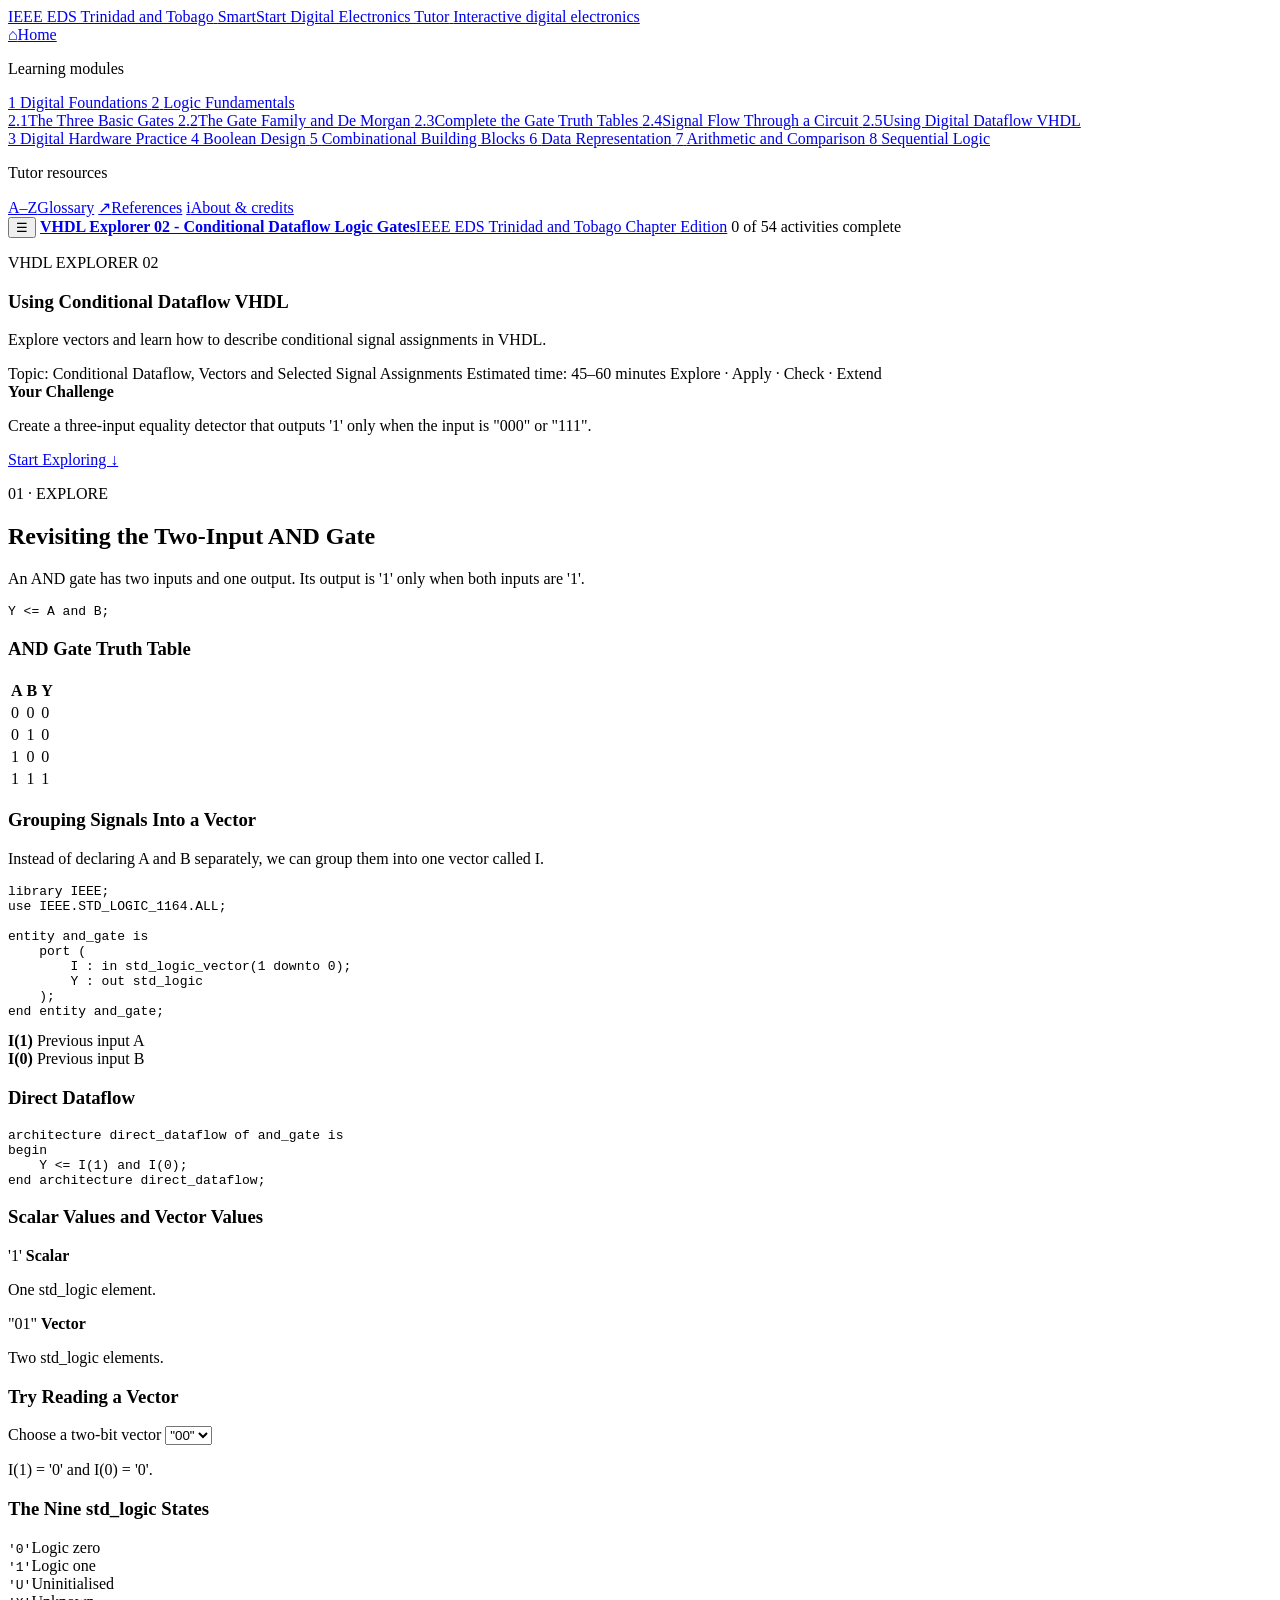
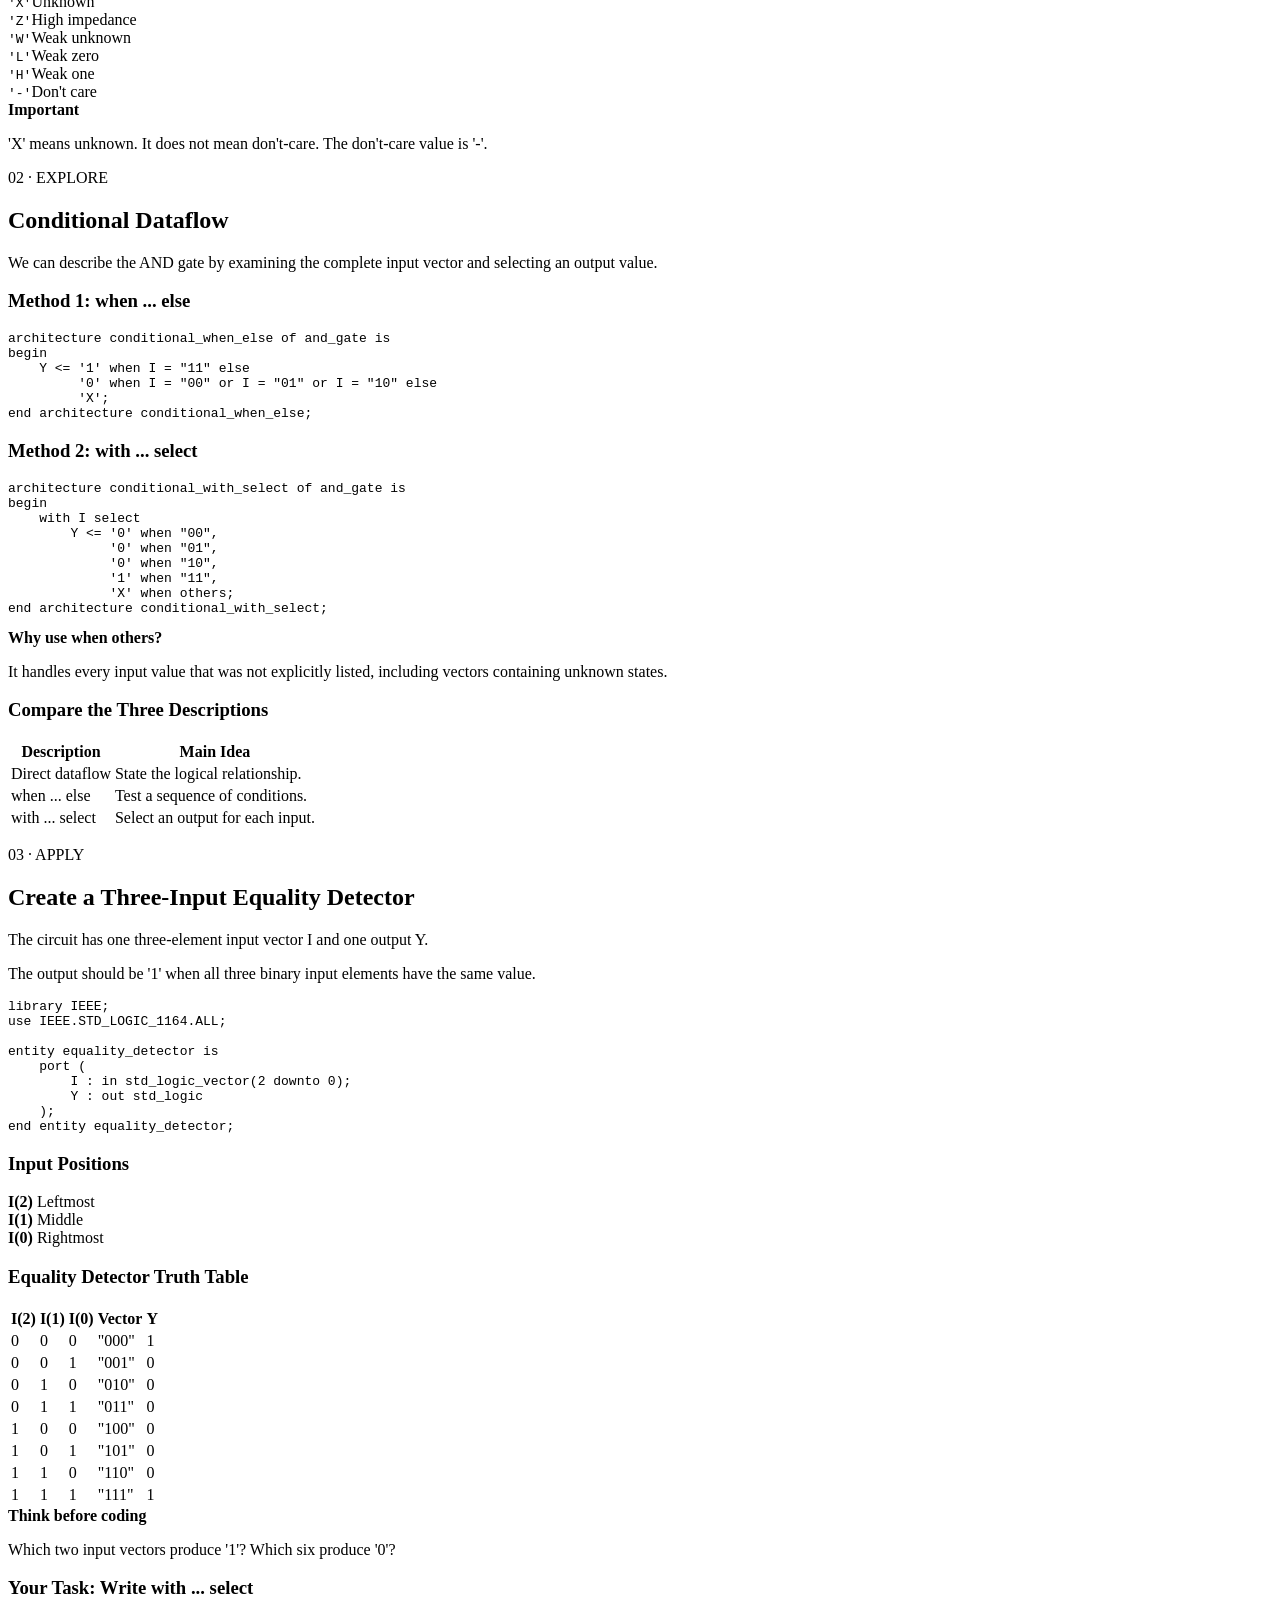
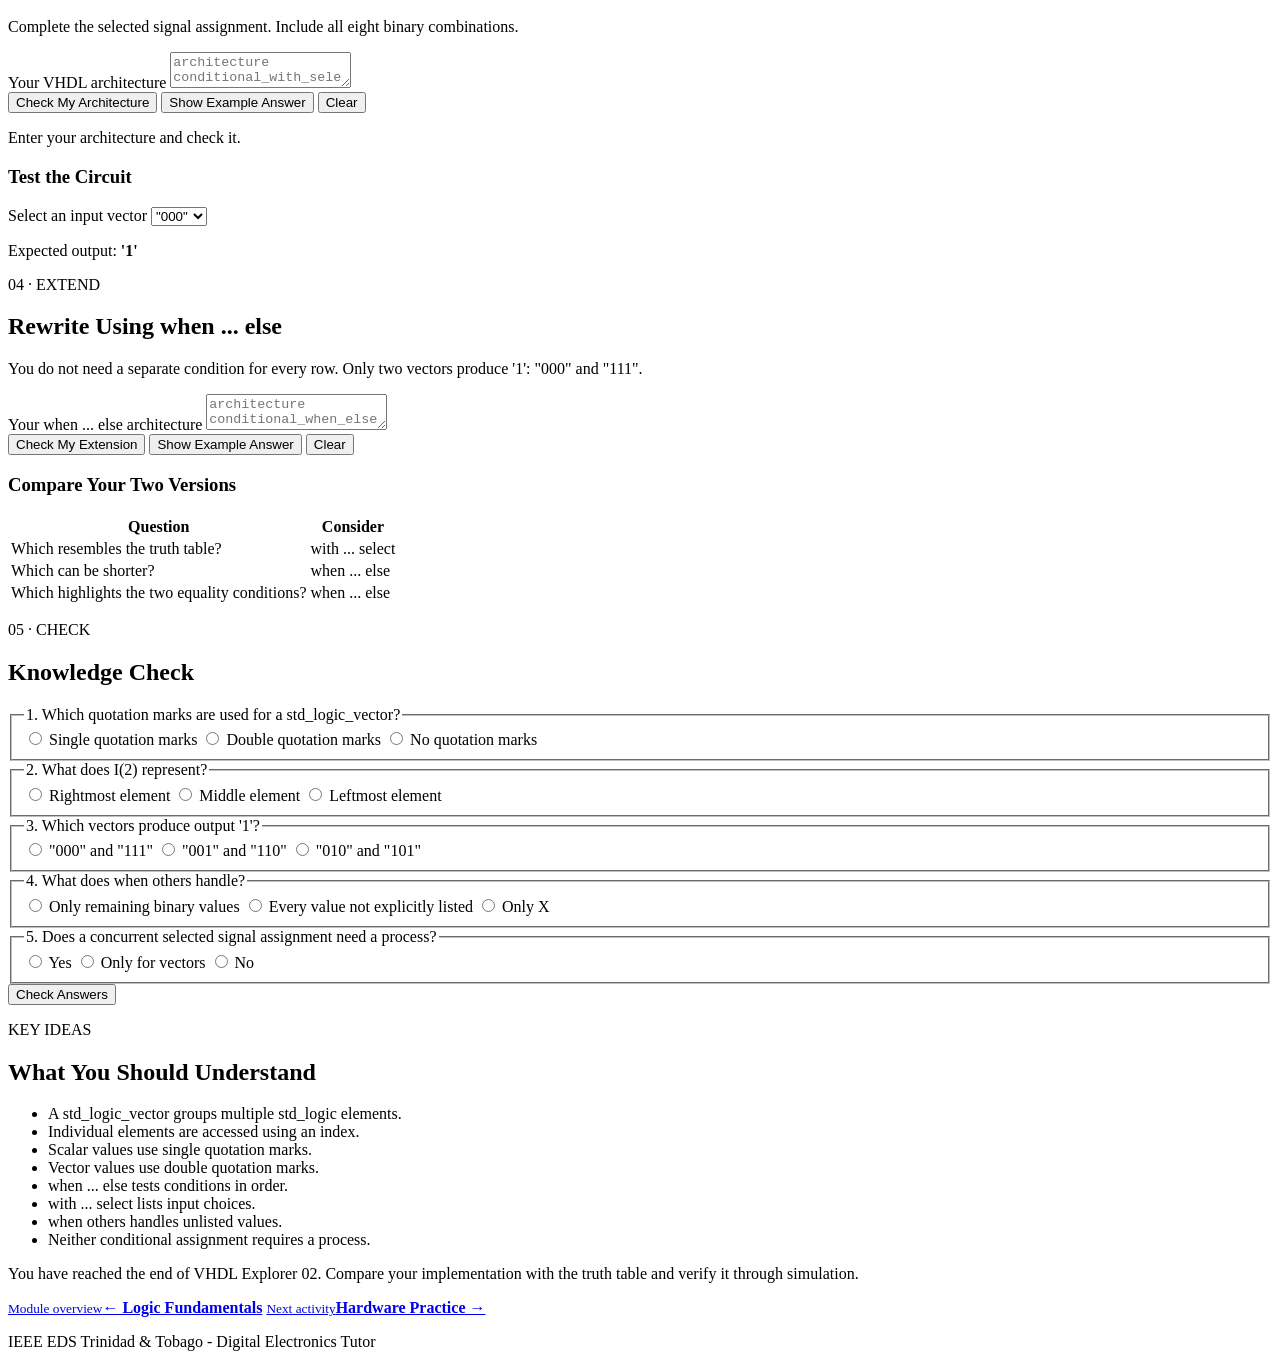
==== activities/logic-fundamentals/conditional-dataflow-vhdl/index.html @ 36c7060d "." ====
<!DOCTYPE html>
<html lang="en">
<head>
    <meta charset="UTF-8">
    <meta name="viewport" content="width=device-width, initial-scale=1.0">

    <title>VHDL Explorer 02 - Conditional Dataflow Logic Gates</title>

    <link rel="stylesheet" href="../../../assets/site.css">
    <link rel="stylesheet" href="../logic.css"> 

    <script src="../../../assets/site.js" defer></script>
    <script src="./activity.js" defer></script>
</head>

<body
    data-root="../../../"
    data-section="logic-fundamentals"
    data-activity="conditional-dataflow-vhdl" 
    data-title="VHDL Explorer 02 - Conditional Dataflow Logic Gates"
>

<div class="app-shell">

    <!-- Sidebar -->
    <aside class="site-sidebar" id="site-sidebar"></aside>
    <div class="sidebar-scrim" id="sidebar-scrim"></div>

    <!-- Main content -->
    <div class="site-stage">

        <header class="page-toolbar">
            <button class="menu-toggle" id="menu-toggle" type="button" aria-label="Open tutor menu" aria-expanded="false">&#9776;</button>
            <a class="toolbar-title" href="../../../"><strong id="toolbar-title">SmartStart Digital Electronics Tutor</strong><span>IEEE EDS Trinidad and Tobago Chapter Edition</span></a>
            <span class="toolbar-status" id="toolbar-progress" hidden></span>
        </header>

        <main class="page-content">

        <article class="activity">

            <!-- INTRODUCTION -->

            <section class="hero" id="top">

                <p class="eyebrow">VHDL EXPLORER 02</p>

                <h1>Using Conditional Dataflow VHDL</h1>

                <p class="hero-lead">
                    Explore vectors and learn how to describe
                    conditional signal assignments in VHDL.
                </p>

                <div class="activity-meta">
                    <span>
                        Topic: Conditional Dataflow, Vectors
                        and Selected Signal Assignments
                    </span>

                    <span>Estimated time: 45–60 minutes</span>

                    <span>Explore · Apply · Check · Extend</span>
                </div>

                <div class="callout">
                    <strong>Your Challenge</strong>

                    <p>
                        Create a three-input equality detector
                        that outputs '1' only when the input is
                        "000" or "111".
                    </p>
                </div>

                <a class="primary-link" href="#explore">
                    Start Exploring ↓
                </a>

            </section>


            <!-- EXPLORE VECTORS -->

            <section class="lesson-section" id="explore">

                <p class="section-kicker">01 · EXPLORE</p>

                <h2>Revisiting the Two-Input AND Gate</h2>

                <p>
                    An AND gate has two inputs and one output.
                    Its output is '1' only when both inputs are '1'.
                </p>

                <pre><code>Y &lt;= A and B;</code></pre>

                <h3>AND Gate Truth Table</h3>

                <table>
                    <thead>
                        <tr>
                            <th>A</th>
                            <th>B</th>
                            <th>Y</th>
                        </tr>
                    </thead>

                    <tbody>
                        <tr><td>0</td><td>0</td><td>0</td></tr>
                        <tr><td>0</td><td>1</td><td>0</td></tr>
                        <tr><td>1</td><td>0</td><td>0</td></tr>
                        <tr><td>1</td><td>1</td><td>1</td></tr>
                    </tbody>
                </table>

                <h3>Grouping Signals Into a Vector</h3>

                <p>
                    Instead of declaring A and B separately,
                    we can group them into one vector called I.
                </p>

                <pre><code>library IEEE;
use IEEE.STD_LOGIC_1164.ALL;

entity and_gate is
    port (
        I : in std_logic_vector(1 downto 0);
        Y : out std_logic
    );
end entity and_gate;</code></pre>

                <div class="concept-grid">

                    <div class="concept-card">
                        <strong>I(1)</strong>
                        <span>Previous input A</span>
                    </div>

                    <div class="concept-card">
                        <strong>I(0)</strong>
                        <span>Previous input B</span>
                    </div>

                </div>

                <h3>Direct Dataflow</h3>

                <pre><code>architecture direct_dataflow of and_gate is
begin
    Y &lt;= I(1) and I(0);
end architecture direct_dataflow;</code></pre>

                <h3>Scalar Values and Vector Values</h3>

                <div class="comparison-grid">

                    <div>
                        <span class="example-value">'1'</span>
                        <strong>Scalar</strong>
                        <p>One std_logic element.</p>
                    </div>

                    <div>
                        <span class="example-value">"01"</span>
                        <strong>Vector</strong>
                        <p>Two std_logic elements.</p>
                    </div>

                </div>

                <h3>Try Reading a Vector</h3>

                <div class="interactive-panel">

                    <label for="vector-picker">
                        Choose a two-bit vector
                    </label>

                    <select id="vector-picker">
                        <option value="00">"00"</option>
                        <option value="01">"01"</option>
                        <option value="10">"10"</option>
                        <option value="11">"11"</option>
                    </select>

                    <p id="vector-reading" class="feedback">
                        I(1) = '0' and I(0) = '0'.
                    </p>

                </div>

                <h3>The Nine std_logic States</h3>

                <div class="state-grid">

                    <div><code>'0'</code><span>Logic zero</span></div>
                    <div><code>'1'</code><span>Logic one</span></div>
                    <div><code>'U'</code><span>Uninitialised</span></div>
                    <div><code>'X'</code><span>Unknown</span></div>
                    <div><code>'Z'</code><span>High impedance</span></div>
                    <div><code>'W'</code><span>Weak unknown</span></div>
                    <div><code>'L'</code><span>Weak zero</span></div>
                    <div><code>'H'</code><span>Weak one</span></div>
                    <div><code>'-'</code><span>Don't care</span></div>

                </div>

                <div class="callout warning">
                    <strong>Important</strong>
                    <p>
                        'X' means unknown. It does not mean
                        don't-care. The don't-care value is '-'.
                    </p>
                </div>

            </section>


            <!-- CONDITIONAL DATAFLOW -->

            <section class="lesson-section" id="conditional">

                <p class="section-kicker">02 · EXPLORE</p>

                <h2>Conditional Dataflow</h2>

                <p>
                    We can describe the AND gate by examining
                    the complete input vector and selecting
                    an output value.
                </p>

                <h3>Method 1: when ... else</h3>

                <pre><code>architecture conditional_when_else of and_gate is
begin
    Y &lt;= '1' when I = "11" else
         '0' when I = "00" or I = "01" or I = "10" else
         'X';
end architecture conditional_when_else;</code></pre>

                <h3>Method 2: with ... select</h3>

                <pre><code>architecture conditional_with_select of and_gate is
begin
    with I select
        Y &lt;= '0' when "00",
             '0' when "01",
             '0' when "10",
             '1' when "11",
             'X' when others;
end architecture conditional_with_select;</code></pre>

                <div class="callout">
                    <strong>Why use when others?</strong>
                    <p>
                        It handles every input value that was
                        not explicitly listed, including
                        vectors containing unknown states.
                    </p>
                </div>

                <h3>Compare the Three Descriptions</h3>

                <table>
                    <thead>
                        <tr>
                            <th>Description</th>
                            <th>Main Idea</th>
                        </tr>
                    </thead>

                    <tbody>
                        <tr>
                            <td>Direct dataflow</td>
                            <td>State the logical relationship.</td>
                        </tr>

                        <tr>
                            <td>when ... else</td>
                            <td>Test a sequence of conditions.</td>
                        </tr>

                        <tr>
                            <td>with ... select</td>
                            <td>Select an output for each input.</td>
                        </tr>
                    </tbody>
                </table>

            </section>


            <!-- EQUALITY DETECTOR -->

            <section class="lesson-section" id="apply">

                <p class="section-kicker">03 · APPLY</p>

                <h2>Create a Three-Input Equality Detector</h2>

                <p>
                    The circuit has one three-element input
                    vector I and one output Y.
                </p>

                <p>
                    The output should be '1' when all three
                    binary input elements have the same value.
                </p>

                <pre><code>library IEEE;
use IEEE.STD_LOGIC_1164.ALL;

entity equality_detector is
    port (
        I : in std_logic_vector(2 downto 0);
        Y : out std_logic
    );
end entity equality_detector;</code></pre>

                <h3>Input Positions</h3>

                <div class="vector-display">
                    <div>
                        <strong>I(2)</strong>
                        <span>Leftmost</span>
                    </div>

                    <div>
                        <strong>I(1)</strong>
                        <span>Middle</span>
                    </div>

                    <div>
                        <strong>I(0)</strong>
                        <span>Rightmost</span>
                    </div>
                </div>

                <h3>Equality Detector Truth Table</h3>

                <table>
                    <thead>
                        <tr>
                            <th>I(2)</th>
                            <th>I(1)</th>
                            <th>I(0)</th>
                            <th>Vector</th>
                            <th>Y</th>
                        </tr>
                    </thead>

                    <tbody>
                        <tr><td>0</td><td>0</td><td>0</td><td>"000"</td><td>1</td></tr>
                        <tr><td>0</td><td>0</td><td>1</td><td>"001"</td><td>0</td></tr>
                        <tr><td>0</td><td>1</td><td>0</td><td>"010"</td><td>0</td></tr>
                        <tr><td>0</td><td>1</td><td>1</td><td>"011"</td><td>0</td></tr>
                        <tr><td>1</td><td>0</td><td>0</td><td>"100"</td><td>0</td></tr>
                        <tr><td>1</td><td>0</td><td>1</td><td>"101"</td><td>0</td></tr>
                        <tr><td>1</td><td>1</td><td>0</td><td>"110"</td><td>0</td></tr>
                        <tr><td>1</td><td>1</td><td>1</td><td>"111"</td><td>1</td></tr>
                    </tbody>
                </table>

                <div class="callout">
                    <strong>Think before coding</strong>
                    <p>
                        Which two input vectors produce '1'?
                        Which six produce '0'?
                    </p>
                </div>

                <h3>Your Task: Write with ... select</h3>

                <p>
                    Complete the selected signal assignment.
                    Include all eight binary combinations.
                </p>

                <div class="code-workspace">

                    <label for="select-code">
                        Your VHDL architecture
                    </label>

                    <textarea
                        id="select-code"
                        spellcheck="false"
                        placeholder="architecture conditional_with_select of equality_detector is
begin
    with I select
        ...
end architecture conditional_with_select;"></textarea>

                    <div class="button-row">

                        <button type="button" id="check-select">
                            Check My Architecture
                        </button>

                        <button type="button" id="show-select">
                            Show Example Answer
                        </button>

                        <button type="button" id="reset-select">
                            Clear
                        </button>

                    </div>

                    <p id="select-feedback" class="feedback">
                        Enter your architecture and check it.
                    </p>

                </div>

                <h3>Test the Circuit</h3>

                <div class="interactive-panel">

                    <label for="equality-input">
                        Select an input vector
                    </label>

                    <select id="equality-input">
                        <option value="000">"000"</option>
                        <option value="001">"001"</option>
                        <option value="010">"010"</option>
                        <option value="011">"011"</option>
                        <option value="100">"100"</option>
                        <option value="101">"101"</option>
                        <option value="110">"110"</option>
                        <option value="111">"111"</option>
                        <option value="0X0">"0X0"</option>
                    </select>

                    <p class="result-display">
                        Expected output:
                        <strong id="equality-output">'1'</strong>
                    </p>

                    <p id="equality-explanation" class="feedback"></p>

                </div>

            </section>


            <!-- EXTENSION -->

            <section class="lesson-section" id="extend">

                <p class="section-kicker">04 · EXTEND</p>

                <h2>Rewrite Using when ... else</h2>

                <p>
                    You do not need a separate condition for
                    every row. Only two vectors produce '1':
                    "000" and "111".
                </p>

                <div class="code-workspace">

                    <label for="else-code">
                        Your when ... else architecture
                    </label>

                    <textarea
                        id="else-code"
                        spellcheck="false"
                        placeholder="architecture conditional_when_else of equality_detector is
begin
    Y &lt;= ...;
end architecture conditional_when_else;"></textarea>

                    <div class="button-row">

                        <button type="button" id="check-else">
                            Check My Extension
                        </button>

                        <button type="button" id="show-else">
                            Show Example Answer
                        </button>

                        <button type="button" id="reset-else">
                            Clear
                        </button>

                    </div>

                    <p id="else-feedback" class="feedback"></p>

                </div>

                <h3>Compare Your Two Versions</h3>

                <table>
                    <thead>
                        <tr>
                            <th>Question</th>
                            <th>Consider</th>
                        </tr>
                    </thead>

                    <tbody>
                        <tr>
                            <td>Which resembles the truth table?</td>
                            <td>with ... select</td>
                        </tr>

                        <tr>
                            <td>Which can be shorter?</td>
                            <td>when ... else</td>
                        </tr>

                        <tr>
                            <td>Which highlights the two equality conditions?</td>
                            <td>when ... else</td>
                        </tr>
                    </tbody>
                </table>

            </section>


            <!-- KNOWLEDGE CHECK -->

            <section class="lesson-section" id="check">

                <p class="section-kicker">05 · CHECK</p>

                <h2>Knowledge Check</h2>

                <form id="knowledge-check">

                    <fieldset data-answer="b">

                        <legend>
                            1. Which quotation marks are used
                            for a std_logic_vector?
                        </legend>

                        <label>
                            <input type="radio" name="q1" value="a">
                            Single quotation marks
                        </label>

                        <label>
                            <input type="radio" name="q1" value="b">
                            Double quotation marks
                        </label>

                        <label>
                            <input type="radio" name="q1" value="c">
                            No quotation marks
                        </label>

                    </fieldset>

                    <fieldset data-answer="c">

                        <legend>
                            2. What does I(2) represent?
                        </legend>

                        <label>
                            <input type="radio" name="q2" value="a">
                            Rightmost element
                        </label>

                        <label>
                            <input type="radio" name="q2" value="b">
                            Middle element
                        </label>

                        <label>
                            <input type="radio" name="q2" value="c">
                            Leftmost element
                        </label>

                    </fieldset>

                    <fieldset data-answer="a">

                        <legend>
                            3. Which vectors produce output '1'?
                        </legend>

                        <label>
                            <input type="radio" name="q3" value="a">
                            "000" and "111"
                        </label>

                        <label>
                            <input type="radio" name="q3" value="b">
                            "001" and "110"
                        </label>

                        <label>
                            <input type="radio" name="q3" value="c">
                            "010" and "101"
                        </label>

                    </fieldset>

                    <fieldset data-answer="b">

                        <legend>
                            4. What does when others handle?
                        </legend>

                        <label>
                            <input type="radio" name="q4" value="a">
                            Only remaining binary values
                        </label>

                        <label>
                            <input type="radio" name="q4" value="b">
                            Every value not explicitly listed
                        </label>

                        <label>
                            <input type="radio" name="q4" value="c">
                            Only X
                        </label>

                    </fieldset>

                    <fieldset data-answer="c">

                        <legend>
                            5. Does a concurrent selected
                            signal assignment need a process?
                        </legend>

                        <label>
                            <input type="radio" name="q5" value="a">
                            Yes
                        </label>

                        <label>
                            <input type="radio" name="q5" value="b">
                            Only for vectors
                        </label>

                        <label>
                            <input type="radio" name="q5" value="c">
                            No
                        </label>

                    </fieldset>

                    <button type="submit">
                        Check Answers
                    </button>

                    <p id="quiz-feedback" class="feedback"></p>

                </form>

            </section>


            <!-- COMPLETION -->

            <section class="lesson-section completion-section">

                <p class="section-kicker">KEY IDEAS</p>

                <h2>What You Should Understand</h2>

                <ul>
                    <li>
                        A std_logic_vector groups multiple
                        std_logic elements.
                    </li>

                    <li>
                        Individual elements are accessed
                        using an index.
                    </li>

                    <li>
                        Scalar values use single quotation marks.
                    </li>

                    <li>
                        Vector values use double quotation marks.
                    </li>

                    <li>
                        when ... else tests conditions in order.
                    </li>

                    <li>
                        with ... select lists input choices.
                    </li>

                    <li>
                        when others handles unlisted values.
                    </li>

                    <li>
                        Neither conditional assignment
                        requires a process.
                    </li>
                </ul>

                <p class="completion-note">
                    You have reached the end of VHDL Explorer 02.
                    Compare your implementation with the truth table
                    and verify it through simulation.
                </p>

            </section>

            <!-- Page navigation -->
                <nav class="page-nav">

                    <a href="../../../modules/logic-fundamentals/"><small>Module overview</small><strong>&larr; Logic Fundamentals</strong></a>
            <a href="../hardware-practice/"><small>Next activity</small><strong>Hardware Practice &rarr;</strong></a>

                </nav>

            </div>
        </div>

        </article>

        <footer class="page-footer">
            <p>IEEE EDS Trinidad & Tobago - Digital Electronics Tutor</p>
        </footer>

    </main>
</div>
</body>
</html>
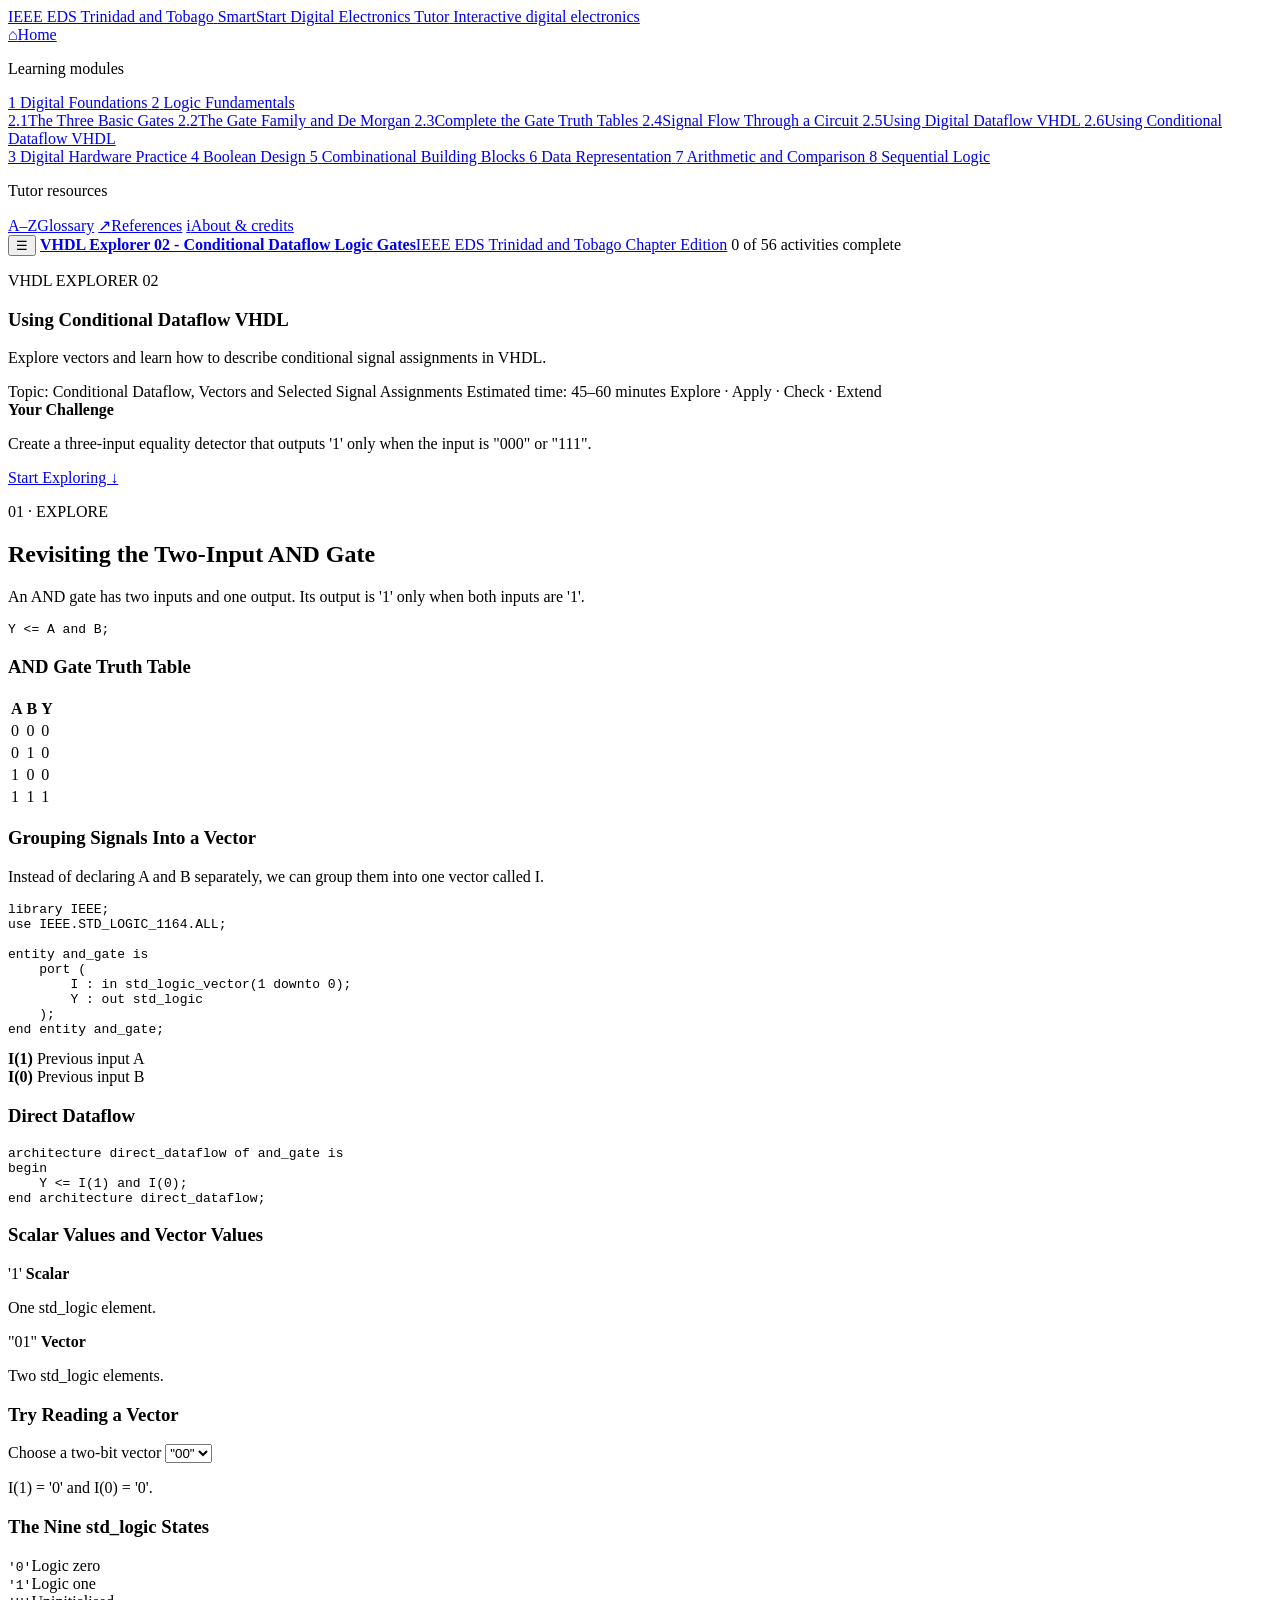
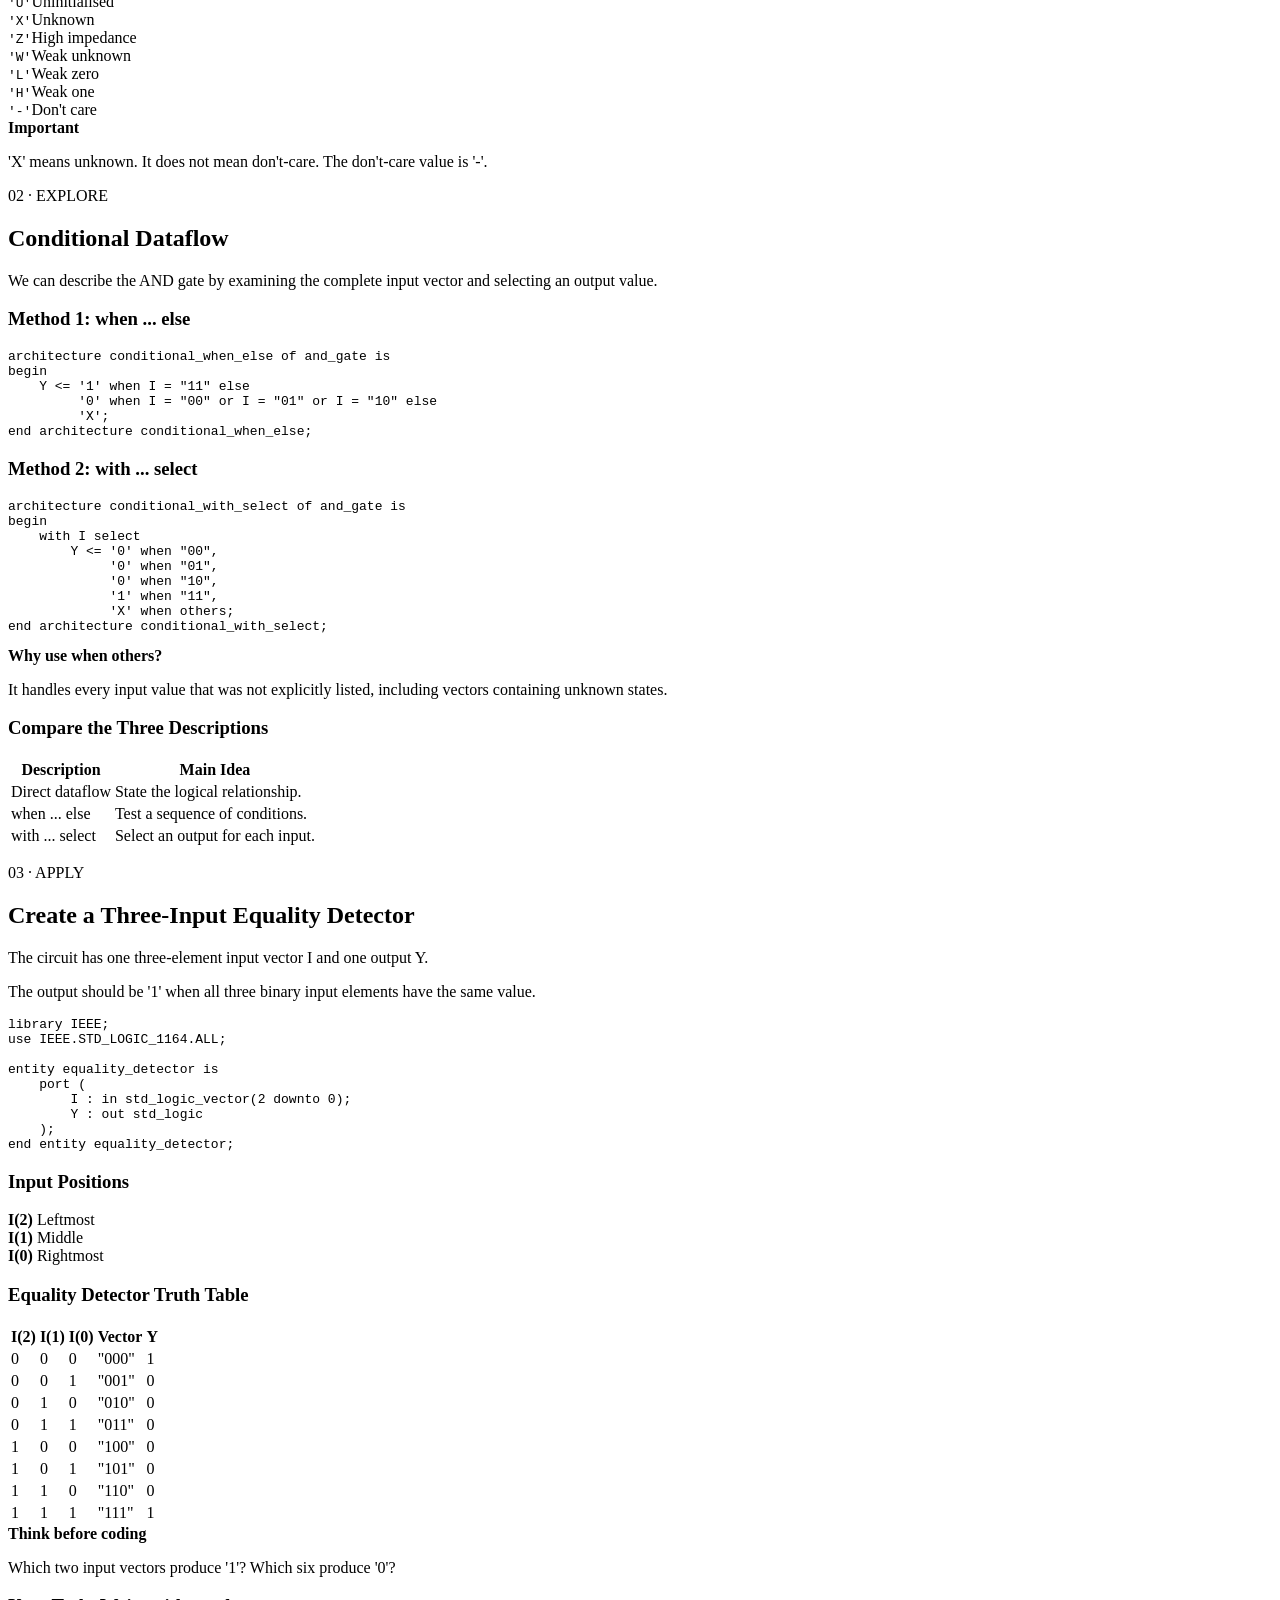
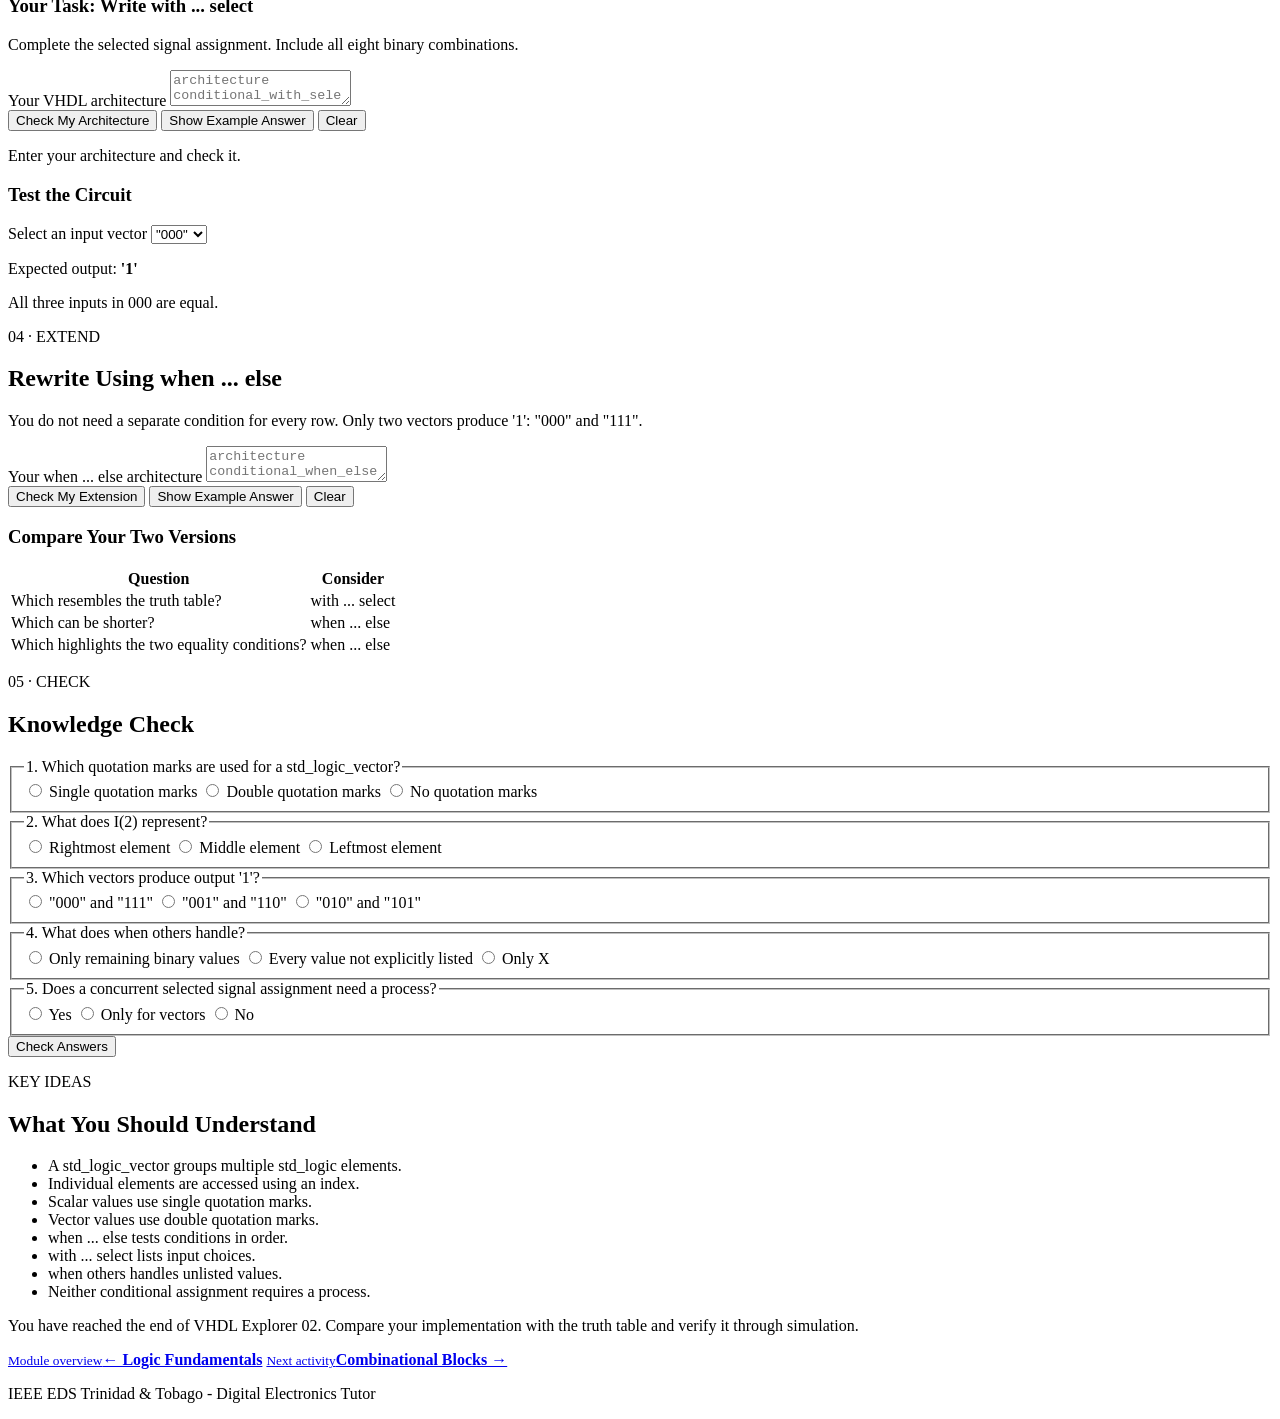
==== commit 17565c4f: "." ====
--- a/activities/logic-fundamentals/conditional-dataflow-vhdl/index.html
+++ b/activities/logic-fundamentals/conditional-dataflow-vhdl/index.html
@@ -723,7 +723,7 @@
                 <nav class="page-nav">
 
                     <a href="../../../modules/logic-fundamentals/"><small>Module overview</small><strong>&larr; Logic Fundamentals</strong></a>
-            <a href="../hardware-practice/"><small>Next activity</small><strong>Hardware Practice &rarr;</strong></a>
+            <a href="../combinational-blocks/"><small>Next activity</small><strong>Combinational Blocks &rarr;</strong></a>
 
                 </nav>
 
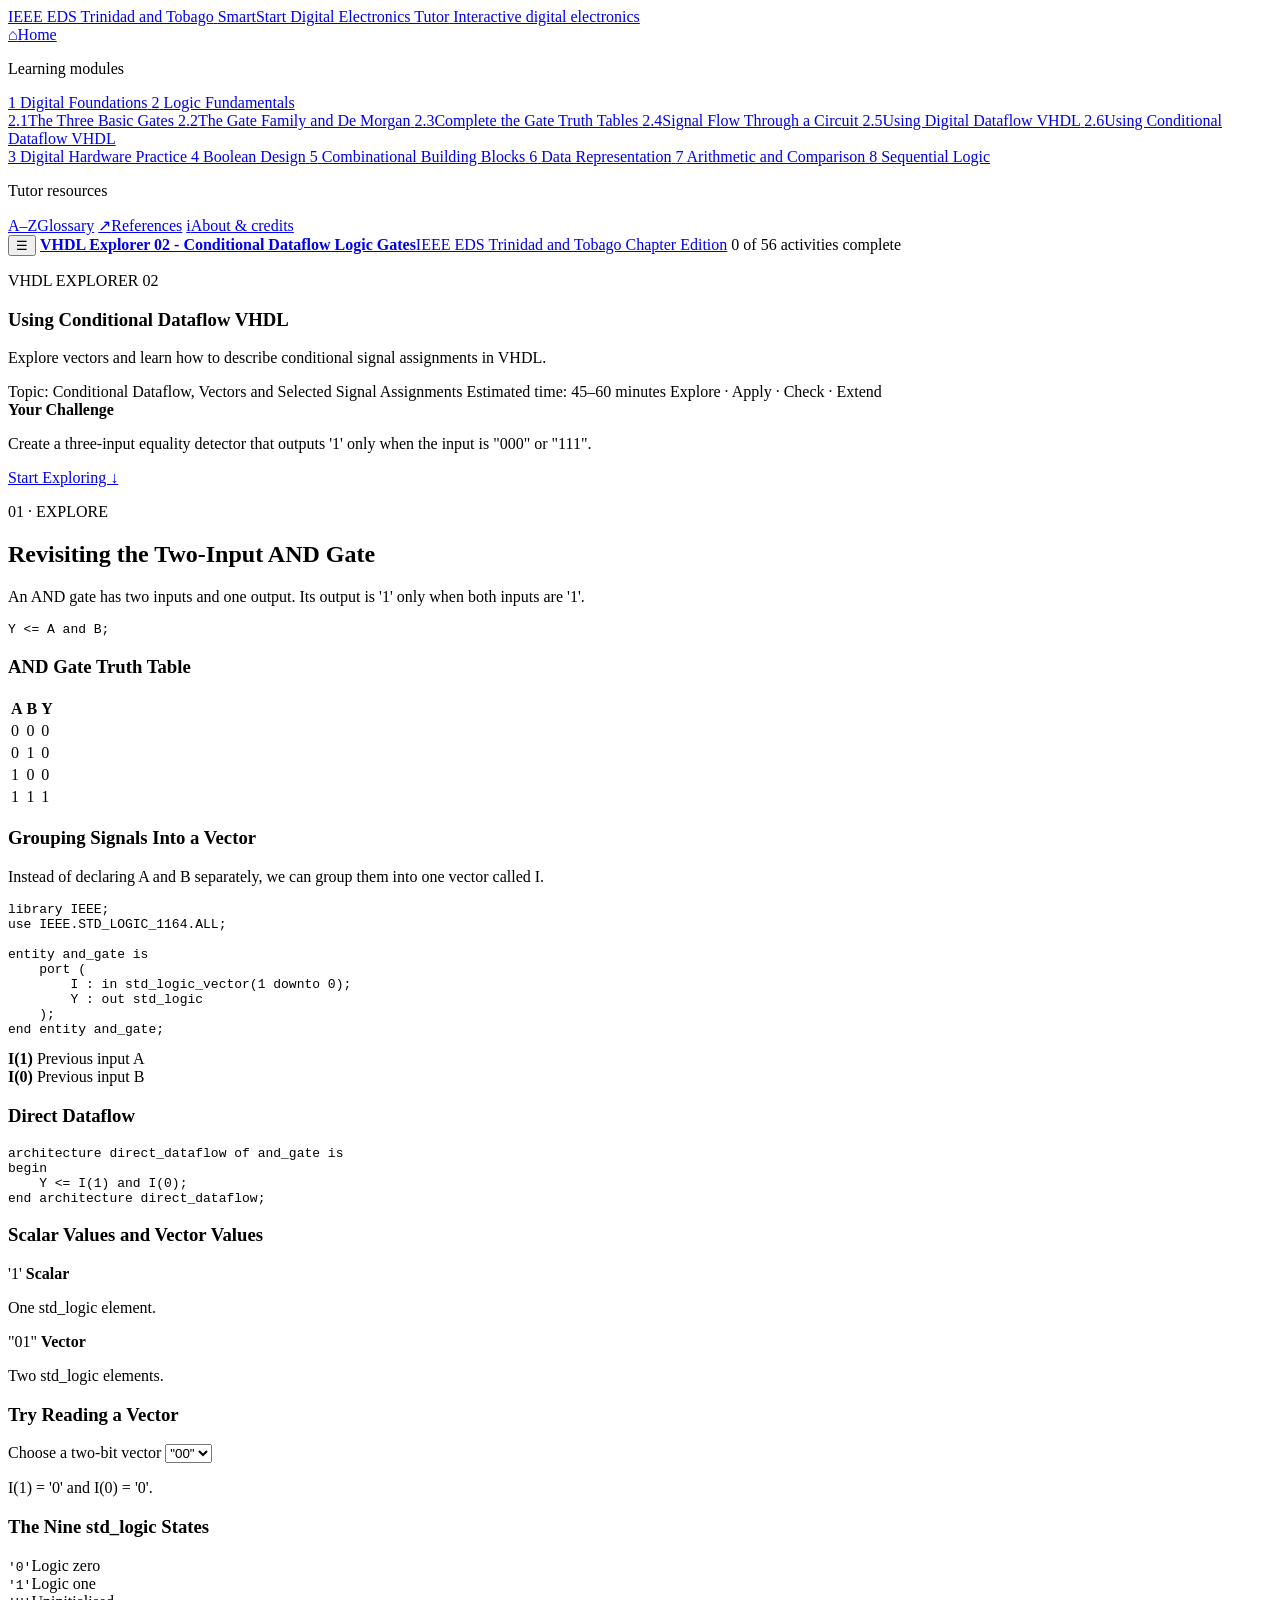
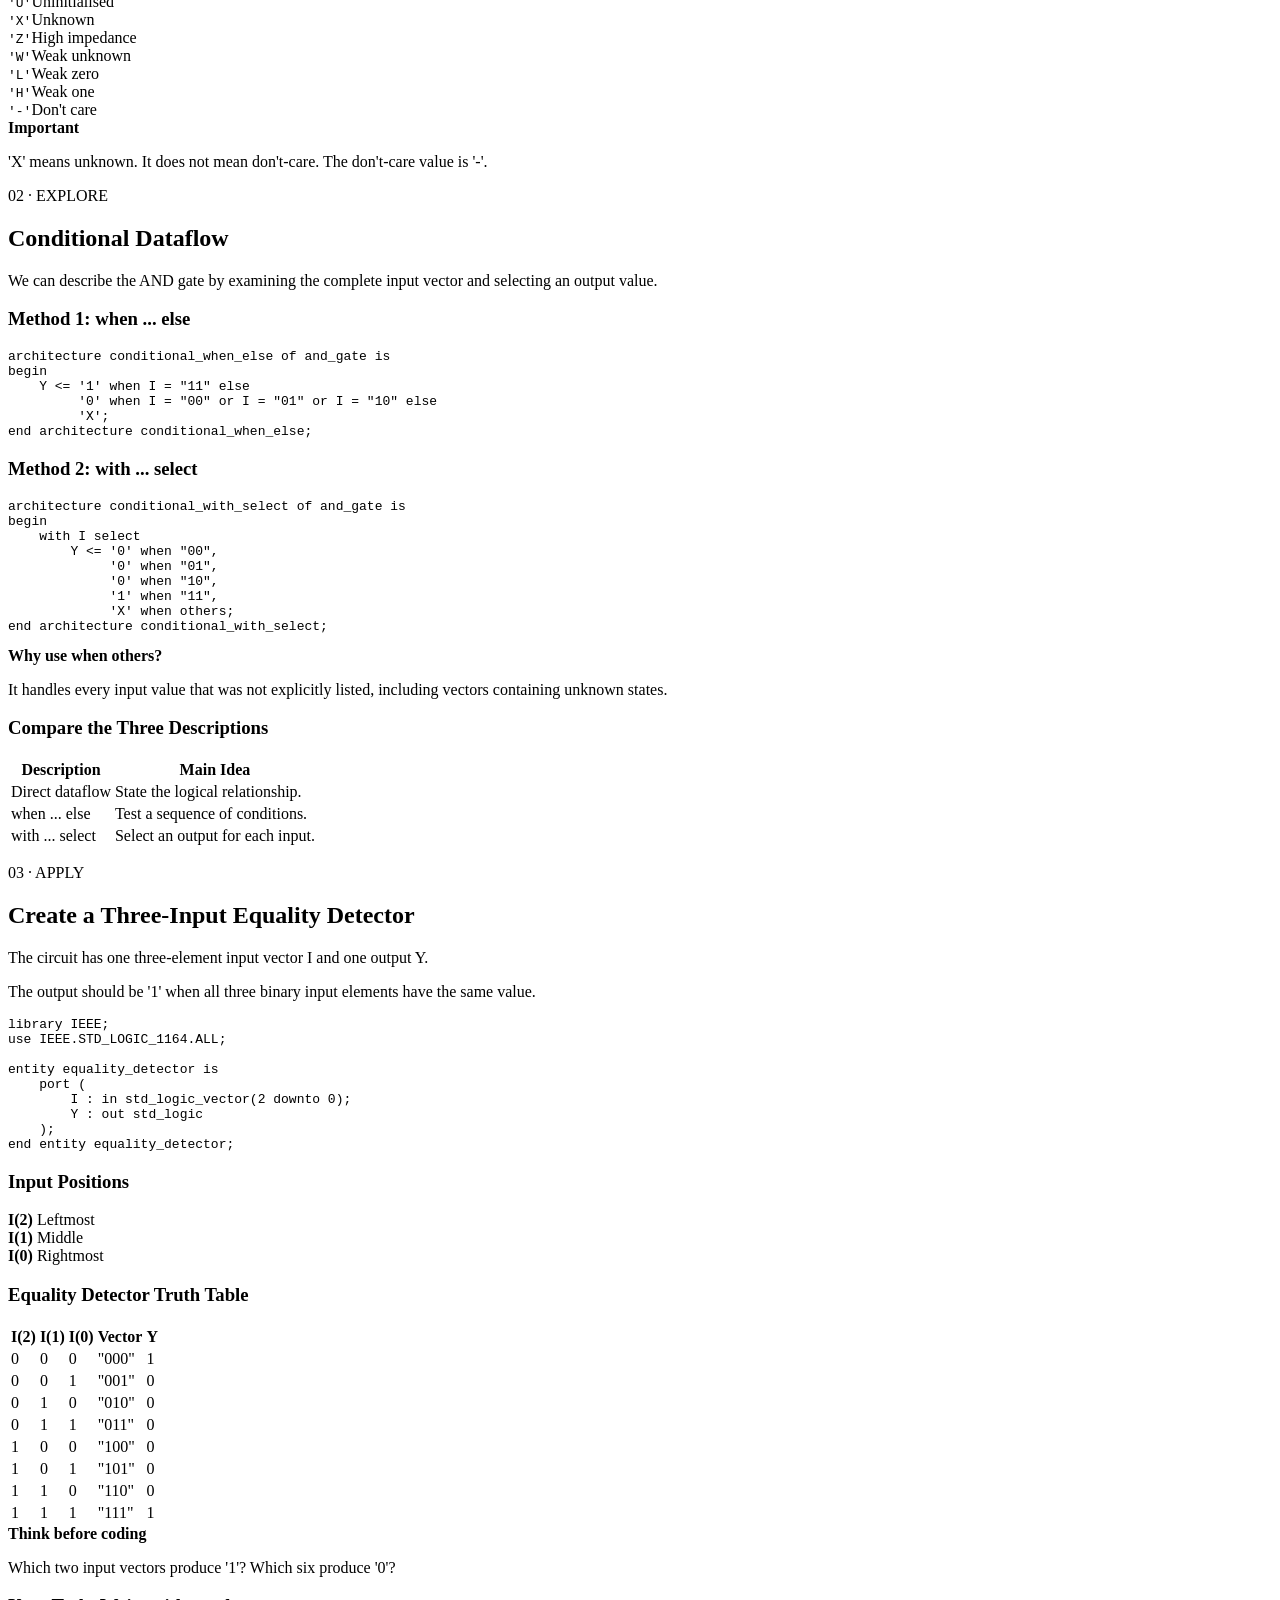
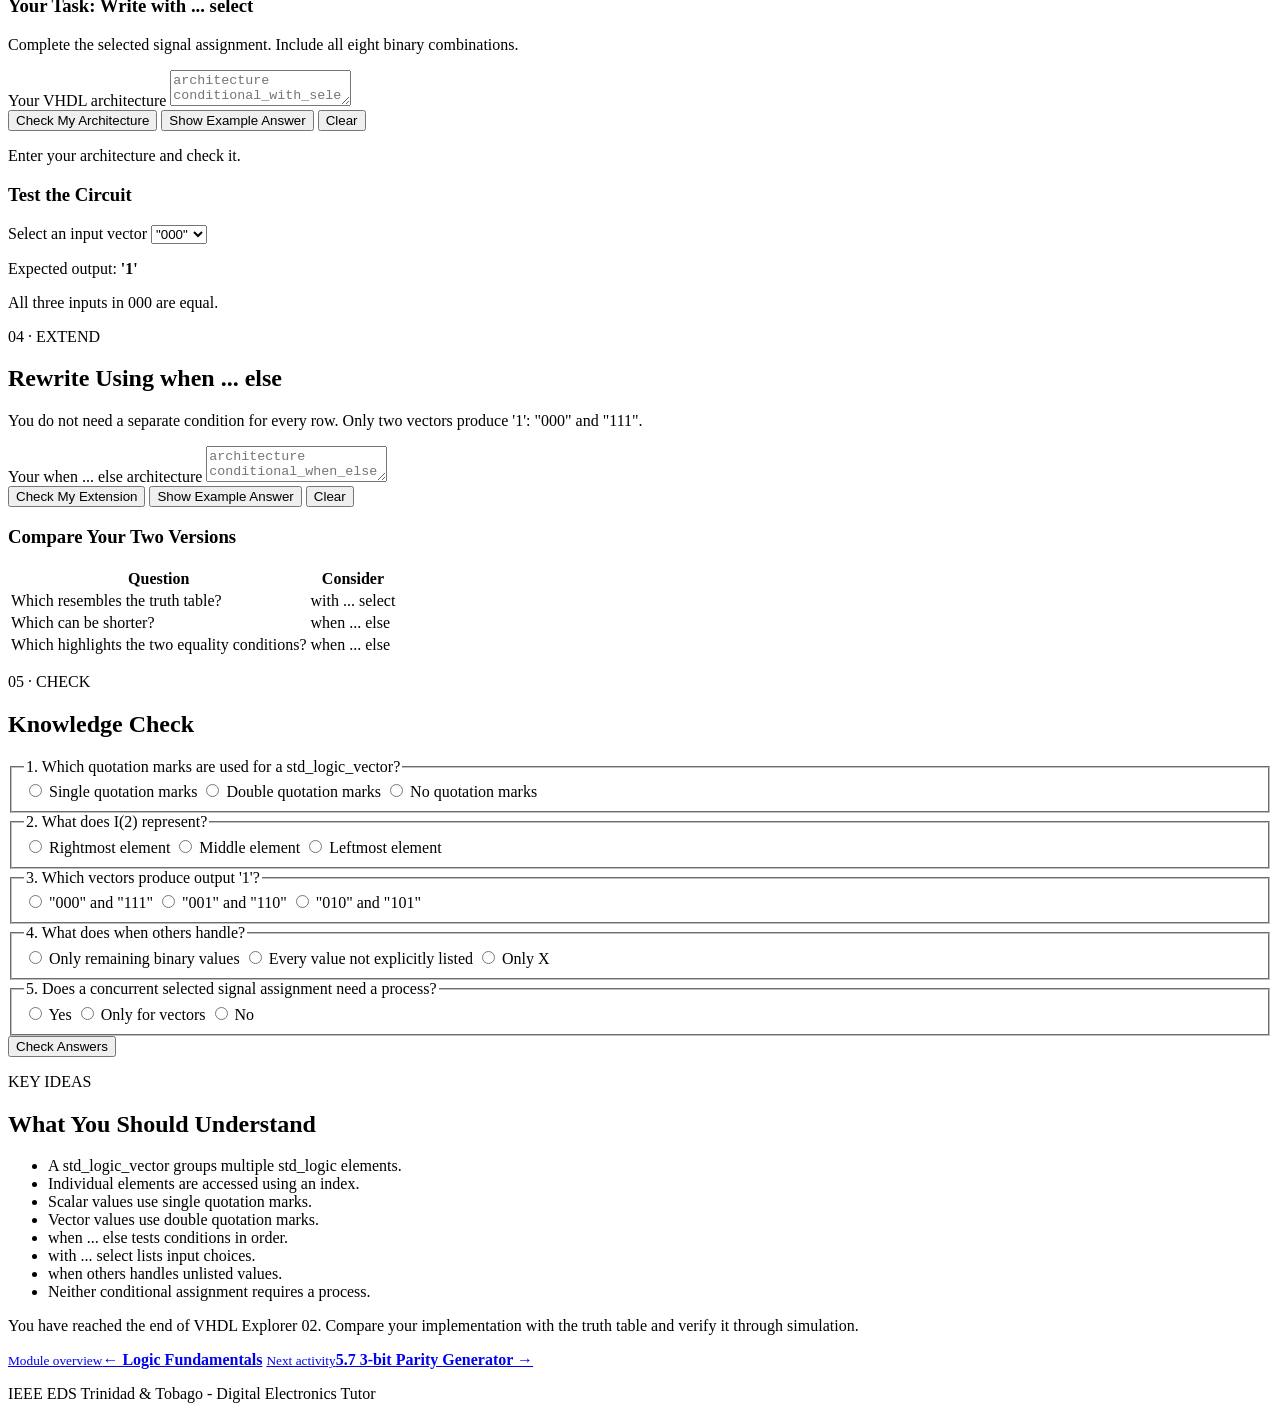
==== commit 9b8fc0b6: "P1B addition" ====
--- a/activities/logic-fundamentals/conditional-dataflow-vhdl/index.html
+++ b/activities/logic-fundamentals/conditional-dataflow-vhdl/index.html
@@ -723,7 +723,7 @@
                 <nav class="page-nav">
 
                     <a href="../../../modules/logic-fundamentals/"><small>Module overview</small><strong>&larr; Logic Fundamentals</strong></a>
-            <a href="../combinational-blocks/"><small>Next activity</small><strong>Combinational Blocks &rarr;</strong></a>
+            <a href="../../combinational-blocks/parity/"><small>Next activity</small><strong>5.7 3-bit Parity Generator &rarr;</strong></a>
 
                 </nav>
 
